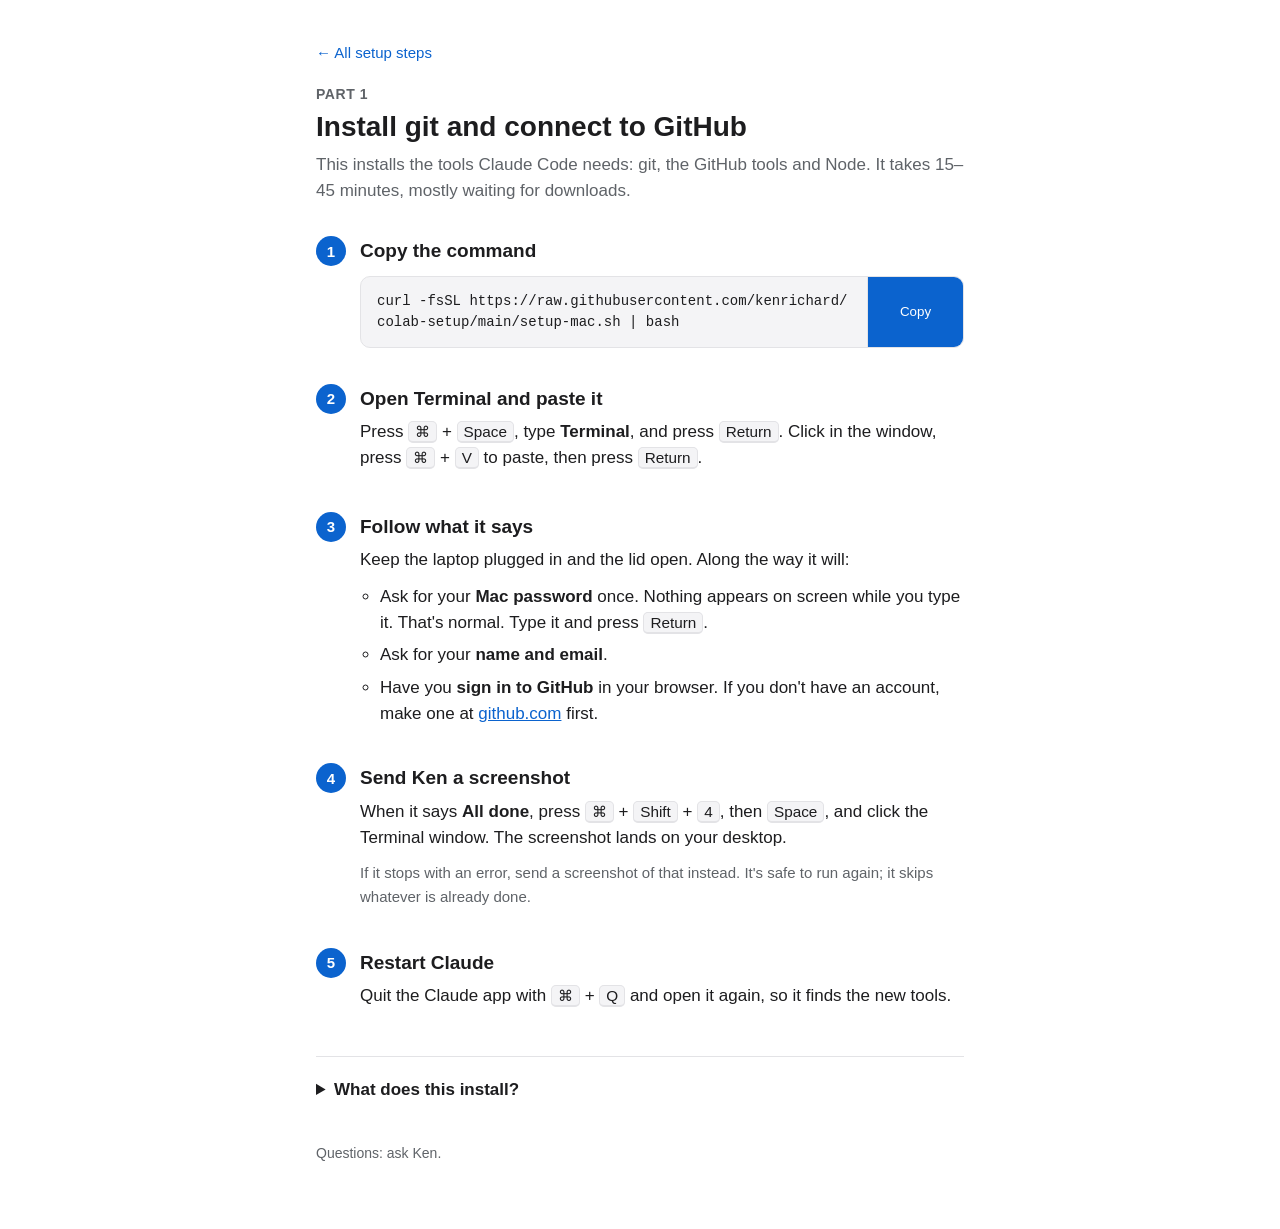
==== 1-git/index.html @ c8c5d86f "Turn the page into an index of numbered parts Part 1 (git and GitHub) moves to 1-git/. Styles and th" ====
<!doctype html>
<html lang="en">
<head>
<meta charset="utf-8">
<meta name="viewport" content="width=device-width, initial-scale=1">
<title>Part 1: Git</title>
<link rel="stylesheet" href="../style.css">
</head>
<body>
<main>
  <a class="back" href="../">← All setup steps</a>
  <p class="part-label">Part 1</p>
  <h1>Install git and connect to GitHub</h1>
  <p class="lede">This installs the tools Claude Code needs: git, the GitHub tools and Node. It takes 15–45 minutes, mostly waiting for downloads.</p>

  <ol class="steps">
    <li>
      <h2>Copy the command</h2>
      <div class="command">
        <code>curl -fsSL https://raw.githubusercontent.com/kenrichard/colab-setup/main/setup-mac.sh | bash</code>
        <button type="button" class="copy">Copy</button>
      </div>
    </li>

    <li>
      <h2>Open Terminal and paste it</h2>
      <p>Press <kbd>⌘</kbd> + <kbd>Space</kbd>, type <strong>Terminal</strong>, and press <kbd>Return</kbd>. Click in the window, press <kbd>⌘</kbd> + <kbd>V</kbd> to paste, then press <kbd>Return</kbd>.</p>
    </li>

    <li>
      <h2>Follow what it says</h2>
      <p>Keep the laptop plugged in and the lid open. Along the way it will:</p>
      <ul>
        <li>Ask for your <strong>Mac password</strong> once. Nothing appears on screen while you type it. That's normal. Type it and press <kbd>Return</kbd>.</li>
        <li>Ask for your <strong>name and email</strong>.</li>
        <li>Have you <strong>sign in to GitHub</strong> in your browser. If you don't have an account, make one at <a href="https://github.com/signup">github.com</a> first.</li>
      </ul>
    </li>

    <li>
      <h2>Send Ken a screenshot</h2>
      <p>When it says <strong>All done</strong>, press <kbd>⌘</kbd> + <kbd>Shift</kbd> + <kbd>4</kbd>, then <kbd>Space</kbd>, and click the Terminal window. The screenshot lands on your desktop.</p>
      <p class="note">If it stops with an error, send a screenshot of that instead. It's safe to run again; it skips whatever is already done.</p>
    </li>

    <li>
      <h2>Restart Claude</h2>
      <p>Quit the Claude app with <kbd>⌘</kbd> + <kbd>Q</kbd> and open it again, so it finds the new tools.</p>
    </li>
  </ol>

  <details>
    <summary>What does this install?</summary>
    <p style="margin-top:10px"><strong>Git</strong> keeps a history of every change to the code and makes it possible to undo changes. <strong>GitHub</strong> is the website where the coLAB code is shared. Claude Code needs both.</p>
    <p>In order, the script installs Apple's Command Line Tools (which include git), Homebrew (which installs the rest), the GitHub command-line tool, and Node. Then it records your name for git and signs you in to GitHub.</p>
    <p>You can <a href="https://github.com/kenrichard/colab-setup/blob/main/setup-mac.sh">read the script</a> before running it.</p>
  </details>

  <footer>Questions: ask Ken.</footer>
</main>
<script src="../copy.js"></script>
</body>
</html>
---- style.css ----
:root {
  --bg: #ffffff; --fg: #1d1d1f; --muted: #5f6368; --line: #e3e3e6;
  --code-bg: #f4f4f6; --accent: #0b63ce; --accent-fg: #ffffff; --ok: #1a7f37;
}
@media (prefers-color-scheme: dark) {
  :root:not([data-theme="light"]) {
    --bg: #161618; --fg: #f2f2f4; --muted: #a1a1a8; --line: #2e2e33;
    --code-bg: #232327; --accent: #4c9bff; --accent-fg: #0b0b0c; --ok: #3fb950;
  }
}
* { box-sizing: border-box; }
body {
  margin: 0; background: var(--bg); color: var(--fg);
  font: 17px/1.55 -apple-system, BlinkMacSystemFont, "Segoe UI", Helvetica, Arial, sans-serif;
}
main { max-width: 680px; margin: 0 auto; padding: 40px 16px 64px; }
h1 { font-size: 28px; line-height: 1.2; margin: 0 0 8px; }
.lede { color: var(--muted); margin: 0 0 32px; }
ol.steps { list-style: none; counter-reset: step; padding: 0; margin: 0; }
ol.steps > li {
  counter-increment: step; position: relative;
  padding: 0 0 28px 44px; margin: 0;
}
ol.steps > li::before {
  content: counter(step); position: absolute; left: 0; top: 0;
  width: 30px; height: 30px; border-radius: 50%;
  background: var(--accent); color: var(--accent-fg);
  font-weight: 600; font-size: 15px; display: grid; place-items: center;
}
h2 { font-size: 19px; margin: 2px 0 6px; }
p { margin: 0 0 10px; }
ul { margin: 6px 0 0; padding-left: 20px; }
li li { margin-bottom: 6px; }
kbd {
  font: inherit; font-size: 0.9em; padding: 1px 6px;
  border: 1px solid var(--line); border-bottom-width: 2px; border-radius: 5px;
  background: var(--code-bg);
}
.command {
  display: flex; align-items: stretch; gap: 0; margin: 10px 0 6px;
  border: 1px solid var(--line); border-radius: 10px; overflow: hidden;
  background: var(--code-bg);
}
.command code {
  flex: 1; min-width: 0; padding: 14px 16px;
  font: 14px/1.5 ui-monospace, SFMono-Regular, Menlo, monospace;
  word-break: break-all;
}
.command button {
  flex: none; border: 0; border-left: 1px solid var(--line);
  background: var(--accent); color: var(--accent-fg);
  font: 600 15px/1 inherit; font-family: inherit; padding: 0 20px; cursor: pointer;
  min-width: 96px;
}
.command button.copied { background: var(--ok); }
.note { color: var(--muted); font-size: 15px; }
details { margin-top: 8px; border-top: 1px solid var(--line); padding-top: 20px; }
summary { cursor: pointer; font-weight: 600; }
footer { color: var(--muted); font-size: 14px; margin-top: 40px; }
a { color: var(--accent); }
.back { display: inline-block; margin-bottom: 20px; font-size: 15px; text-decoration: none; }
.back:hover { text-decoration: underline; }
.part-label { color: var(--muted); font-size: 14px; font-weight: 600; text-transform: uppercase; letter-spacing: 0.04em; margin: 0 0 4px; }
.parts { list-style: none; padding: 0; margin: 0; display: grid; gap: 12px; }
.parts a, .parts .soon {
  display: flex; gap: 16px; align-items: center; padding: 16px 18px;
  border: 1px solid var(--line); border-radius: 12px; text-decoration: none; color: var(--fg);
}
.parts a:hover { border-color: var(--accent); }
.parts .num {
  flex: none; width: 36px; height: 36px; border-radius: 50%; display: grid; place-items: center;
  background: var(--accent); color: var(--accent-fg); font-weight: 600;
}
.parts .soon { color: var(--muted); }
.parts .soon .num { background: var(--line); color: var(--muted); }
.parts .title { font-weight: 600; display: block; }
.parts .desc { font-size: 15px; color: var(--muted); display: block; }
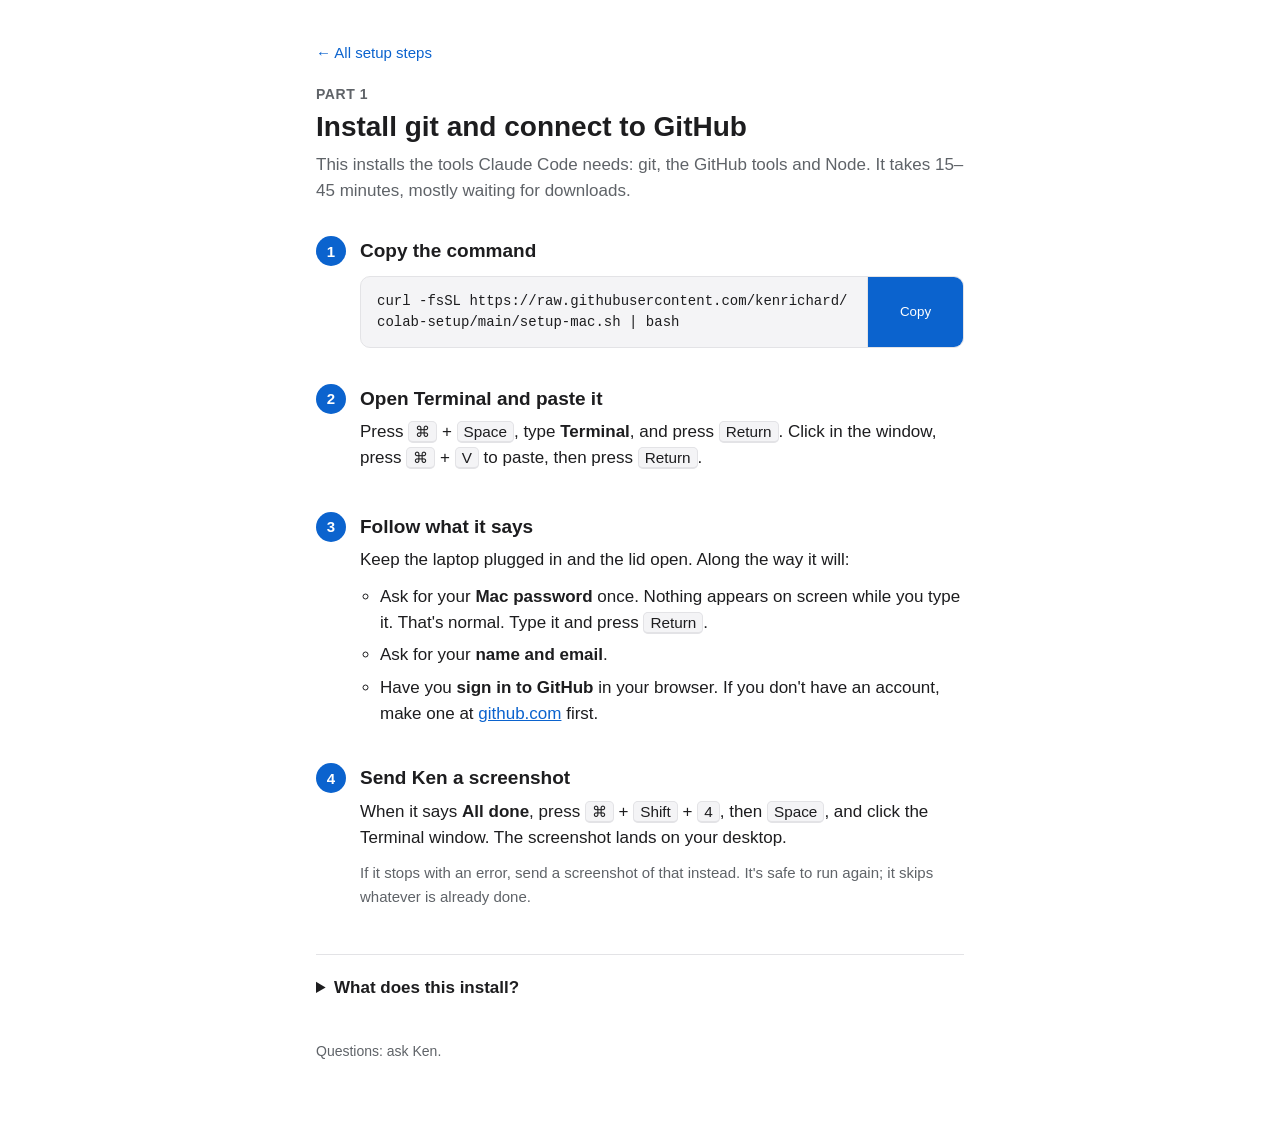
==== commit 9e8655bc: "Drop the restart-Claude step; the screenshot is the last step Co-Authored-By: Claude Opus 5.5 (1M co" ====
--- a/1-git/index.html
+++ b/1-git/index.html
@@ -42,11 +42,6 @@
       <p>When it says <strong>All done</strong>, press <kbd>⌘</kbd> + <kbd>Shift</kbd> + <kbd>4</kbd>, then <kbd>Space</kbd>, and click the Terminal window. The screenshot lands on your desktop.</p>
       <p class="note">If it stops with an error, send a screenshot of that instead. It's safe to run again; it skips whatever is already done.</p>
     </li>
-
-    <li>
-      <h2>Restart Claude</h2>
-      <p>Quit the Claude app with <kbd>⌘</kbd> + <kbd>Q</kbd> and open it again, so it finds the new tools.</p>
-    </li>
   </ol>
 
   <details>
